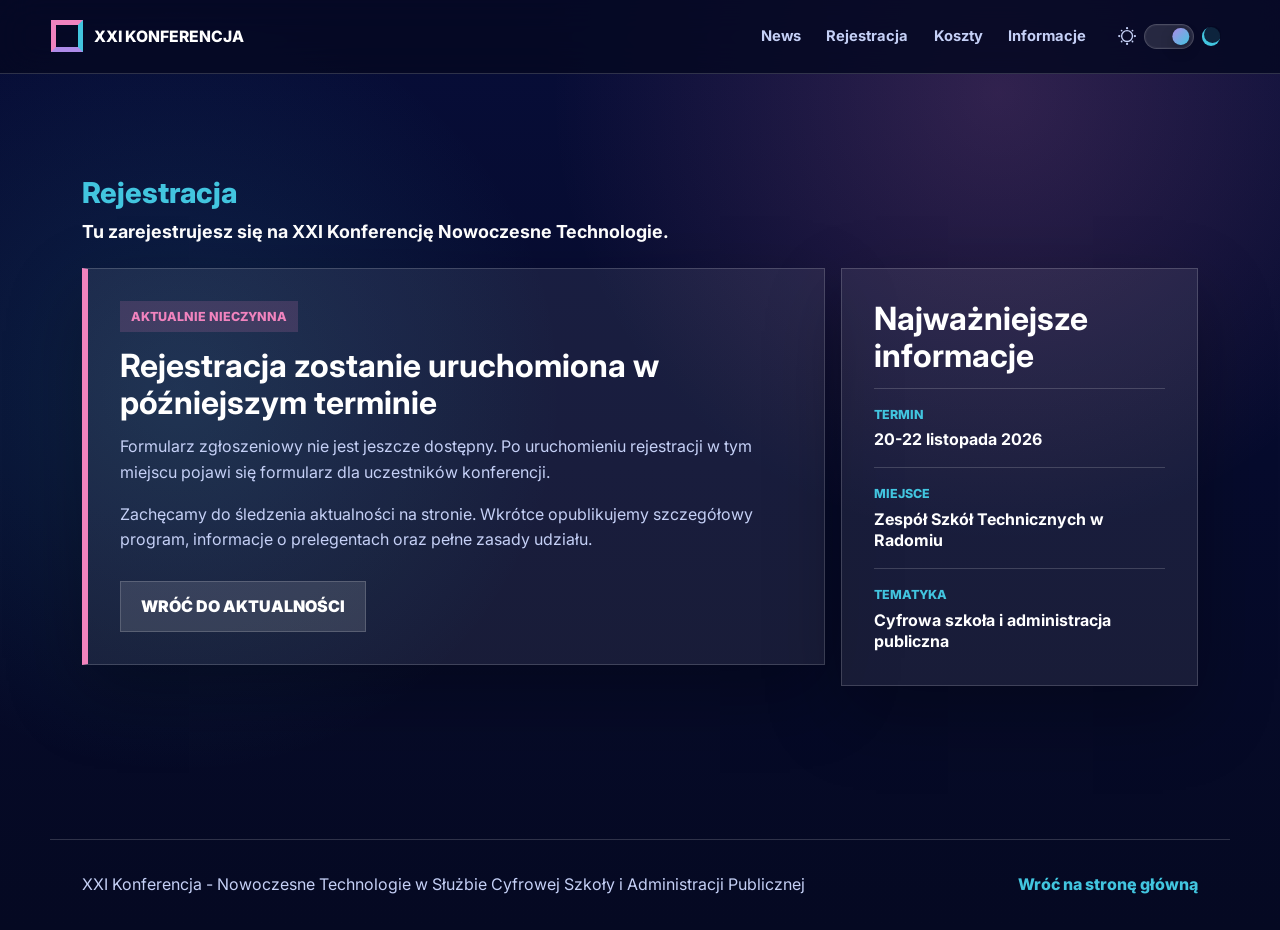
==== rejestracja.html @ ed53168c "first commit" ====
<!doctype html>
<html lang="pl">
  <head>
    <meta charset="utf-8" />
    <meta name="viewport" content="width=device-width, initial-scale=1" />
    <title>Rejestracja - XXI Konferencja</title>
    <meta
      name="description"
      content="Informacje o rejestracji na XXI Konferencję Nowoczesne Technologie."
    />
    <link rel="icon" href="assets/favicon.svg" type="image/svg+xml" />
    <link rel="preconnect" href="https://fonts.googleapis.com" />
    <link rel="preconnect" href="https://fonts.gstatic.com" crossorigin />
    <link
      href="https://fonts.googleapis.com/css2?family=Inter:wght@400;500;600;700;800&display=swap"
      rel="stylesheet"
    />
    <script>
      (function () {
        try {
          document.documentElement.dataset.theme =
            window.localStorage.getItem("theme") || "dark";
        } catch (error) {
          document.documentElement.dataset.theme = "dark";
        }
      })();
    </script>
    <link rel="stylesheet" href="styles.css?v=4" />
  </head>
  <body>
    <header class="site-header">
      <a
        class="brand"
        href="index.html#top"
        aria-label="Strona główna konferencji"
      >
        <span class="brand-mark"></span>
        <span>XXI Konferencja</span>
      </a>
      <button
        class="menu-toggle"
        type="button"
        aria-label="Otwórz menu"
        aria-expanded="false"
        aria-controls="main-nav"
      >
        <span></span>
        <span></span>
        <span></span>
      </button>
      <div class="header-actions">
        <nav id="main-nav" class="nav" aria-label="Nawigacja główna">
          <a href="index.html#news">News</a>
          <a href="index.html#rejestracja">Rejestracja</a>
          <a href="index.html#koszty">Koszty</a>
          <a href="index.html#faq">Informacje</a>
        </nav>
        <button
          class="theme-toggle"
          type="button"
          aria-label="Przełącz tryb jasny i ciemny"
          aria-pressed="false"
        >
          <span class="theme-icon theme-icon-sun" aria-hidden="true"></span>
          <span class="theme-switch-track" aria-hidden="true">
            <span class="theme-switch-thumb"></span>
          </span>
          <span class="theme-icon theme-icon-moon" aria-hidden="true"></span>
          <span class="theme-toggle-text sr-only">Tryb jasny</span>
        </button>
      </div>
    </header>

    <main id="top" class="subpage-main">
      <section class="section registration-page">
        <div class="section-heading">
          <h1 class="eyebrow">Rejestracja</h1>
          <p class="section-title">
            Tu zarejestrujesz się na XXI Konferencję Nowoczesne Technologie.
          </p>
        </div>

        <div class="registration-layout">
          <section class="content-panel registration-notice">
            <span class="status-pill">Aktualnie nieczynna</span>
            <h2>Rejestracja zostanie uruchomiona w późniejszym terminie</h2>
            <p>
              Formularz zgłoszeniowy nie jest jeszcze dostępny. Po uruchomieniu
              rejestracji w tym miejscu pojawi się formularz dla uczestników
              konferencji.
            </p>
            <p>
              Zachęcamy do śledzenia aktualności na stronie. Wkrótce opublikujemy
              szczegółowy program, informacje o prelegentach oraz pełne zasady
              udziału.
            </p>
            <a class="button button-secondary" href="index.html#news"
              >Wróć do aktualności</a
            >
          </section>

          <aside class="content-panel registration-aside">
            <h2>Najważniejsze informacje</h2>
            <dl class="info-list">
              <div>
                <dt>Termin</dt>
                <dd>20-22 listopada 2026</dd>
              </div>
              <div>
                <dt>Miejsce</dt>
                <dd>Zespół Szkół Technicznych w Radomiu</dd>
              </div>
              <div>
                <dt>Tematyka</dt>
                <dd>Cyfrowa szkoła i administracja publiczna</dd>
              </div>
            </dl>
          </aside>
        </div>
      </section>
    </main>

    <footer class="site-footer">
      <p>
        XXI Konferencja - Nowoczesne Technologie w Służbie Cyfrowej Szkoły i
        Administracji Publicznej
      </p>
      <a href="index.html#top">Wróć na stronę główną</a>
    </footer>
    <script>
      const themeToggle = document.querySelector(".theme-toggle");
      const themeToggleText = document.querySelector(".theme-toggle-text");
      const menuToggle = document.querySelector(".menu-toggle");
      const headerActions = document.querySelector(".header-actions");

      function saveTheme(theme) {
        try {
          window.localStorage.setItem("theme", theme);
        } catch (error) {
          return;
        }
      }

      function setTheme(theme) {
        document.documentElement.dataset.theme = theme;
        saveTheme(theme);
        const isLight = theme === "light";
        themeToggle.setAttribute("aria-pressed", String(isLight));
        themeToggleText.textContent = isLight ? "Tryb ciemny" : "Tryb jasny";
      }

      setTheme(document.documentElement.dataset.theme || "dark");

      themeToggle.addEventListener("click", () => {
        const nextTheme =
          document.documentElement.dataset.theme === "light" ? "dark" : "light";
        setTheme(nextTheme);
      });

      menuToggle.addEventListener("click", () => {
        const isOpen = headerActions.classList.toggle("is-open");
        menuToggle.setAttribute("aria-expanded", String(isOpen));
        menuToggle.setAttribute(
          "aria-label",
          isOpen ? "Zamknij menu" : "Otwórz menu"
        );
      });

      document.querySelectorAll(".nav a").forEach((link) => {
        link.addEventListener("click", () => {
          headerActions.classList.remove("is-open");
          menuToggle.setAttribute("aria-expanded", "false");
          menuToggle.setAttribute("aria-label", "Otwórz menu");
        });
      });
    </script>
  </body>
</html>
---- styles.css ----
:root {
  color-scheme: dark;
  --page: #070d38;
  --page-deep: #050922;
  --panel: rgba(255, 255, 255, 0.075);
  --panel-strong: rgba(255, 255, 255, 0.12);
  --header-bg: rgba(5, 9, 34, 0.86);
  --summary-bg: rgba(10, 18, 68, 0.9);
  --topic-bg: rgba(255, 255, 255, 0.045);
  --hero-bg: #080d3b;
  --text: #ffffff;
  --muted: #c5d0f6;
  --cyan: #42c5df;
  --pink: #f183be;
  --violet: #ae8be9;
  --line: rgba(255, 255, 255, 0.17);
  --shadow: 0 28px 70px rgba(0, 0, 0, 0.28);
}

html[data-theme="light"] {
  color-scheme: light;
  --page: #f8fbff;
  --page-deep: #eef4fb;
  --panel: rgba(255, 255, 255, 0.82);
  --panel-strong: rgba(7, 13, 56, 0.08);
  --header-bg: rgba(248, 251, 255, 0.88);
  --summary-bg: rgba(255, 255, 255, 0.94);
  --topic-bg: rgba(7, 13, 56, 0.04);
  --hero-bg: #080d3b;
  --text: #111936;
  --muted: #52617d;
  --cyan: #087f9c;
  --pink: #c83d88;
  --violet: #7353c7;
  --line: rgba(17, 25, 54, 0.14);
  --shadow: 0 22px 55px rgba(33, 45, 76, 0.13);
}

* {
  box-sizing: border-box;
}

.sr-only {
  position: absolute;
  width: 1px;
  height: 1px;
  padding: 0;
  margin: -1px;
  overflow: hidden;
  clip: rect(0, 0, 0, 0);
  white-space: nowrap;
  border: 0;
}

html {
  scroll-behavior: smooth;
}

body {
  margin: 0;
  min-width: 320px;
  background:
    radial-gradient(circle at 78% 10%, rgba(241, 131, 190, 0.18), transparent 28rem),
    radial-gradient(circle at 14% 42%, rgba(66, 197, 223, 0.13), transparent 24rem),
    linear-gradient(180deg, var(--page) 0%, var(--page-deep) 100%);
  color: var(--text);
  font-family: Inter, system-ui, -apple-system, BlinkMacSystemFont, "Segoe UI", sans-serif;
  line-height: 1.6;
}

a {
  color: inherit;
}

.site-header {
  position: sticky;
  top: 0;
  z-index: 5;
  display: flex;
  align-items: center;
  justify-content: space-between;
  flex-wrap: nowrap;
  gap: 1.5rem;
  padding: 1rem clamp(1rem, 4vw, 4rem);
  border-bottom: 1px solid var(--line);
  background: var(--header-bg);
  backdrop-filter: blur(18px);
}

.brand {
  display: inline-flex;
  align-items: center;
  flex: 0 0 auto;
  gap: 0.7rem;
  color: var(--text);
  font-size: 0.98rem;
  font-weight: 800;
  text-decoration: none;
  text-transform: uppercase;
}

.brand-mark {
  width: 2rem;
  height: 2rem;
  border: 0.32rem solid var(--pink);
  border-right-color: var(--cyan);
  border-bottom-color: var(--violet);
}

.menu-toggle {
  display: none;
  width: 2.75rem;
  height: 2.55rem;
  align-items: center;
  justify-content: center;
  flex-direction: column;
  gap: 0.32rem;
  border: 1px solid var(--line);
  background: var(--panel-strong);
  color: var(--text);
  cursor: pointer;
}

.menu-toggle span {
  display: block;
  width: 1.1rem;
  height: 0.13rem;
  background: currentColor;
  transition:
    transform 180ms ease,
    opacity 180ms ease;
}

.menu-toggle[aria-expanded="true"] span:nth-child(1) {
  transform: translateY(0.45rem) rotate(45deg);
}

.menu-toggle[aria-expanded="true"] span:nth-child(2) {
  opacity: 0;
}

.menu-toggle[aria-expanded="true"] span:nth-child(3) {
  transform: translateY(-0.45rem) rotate(-45deg);
}

.nav {
  display: flex;
  align-items: center;
  gap: clamp(0.8rem, 2vw, 1.6rem);
  color: var(--muted);
  font-size: 0.92rem;
  font-weight: 700;
}

.nav a {
  text-decoration: none;
}

.nav a:hover {
  color: var(--text);
}

.header-actions {
  display: flex;
  align-items: center;
  flex: 0 0 auto;
  gap: clamp(0.8rem, 2vw, 1.4rem);
}

.theme-toggle {
  display: inline-flex;
  align-items: center;
  gap: 0.5rem;
  min-height: 2.55rem;
  padding: 0.35rem 0.55rem;
  border: 0;
  background: transparent;
  color: var(--text);
  cursor: pointer;
}

.theme-toggle:hover {
  color: var(--cyan);
}

.theme-toggle:focus-visible {
  outline: 2px solid var(--cyan);
  outline-offset: 0.25rem;
}

.theme-icon {
  position: relative;
  flex: 0 0 auto;
  width: 1.15rem;
  height: 1.15rem;
  color: var(--muted);
}

.theme-icon-sun {
  border: 0.18rem solid currentColor;
  border-radius: 50%;
  transform: scale(0.68);
  box-shadow:
    0 -0.72rem 0 -0.46rem currentColor,
    0 0.72rem 0 -0.46rem currentColor,
    0.72rem 0 0 -0.46rem currentColor,
    -0.72rem 0 0 -0.46rem currentColor,
    0.5rem 0.5rem 0 -0.48rem currentColor,
    -0.5rem 0.5rem 0 -0.48rem currentColor,
    0.5rem -0.5rem 0 -0.48rem currentColor,
    -0.5rem -0.5rem 0 -0.48rem currentColor;
}

.theme-icon-moon {
  border-radius: 50%;
  background: currentColor;
}

.theme-icon-moon::after {
  content: "";
  position: absolute;
  top: -0.08rem;
  right: -0.08rem;
  width: 1.05rem;
  height: 1.05rem;
  border-radius: 50%;
  background: var(--header-bg);
}

.theme-switch-track {
  position: relative;
  width: 3.1rem;
  height: 1.55rem;
  border: 1px solid var(--line);
  border-radius: 999px;
  background: var(--panel-strong);
  box-shadow: inset 0 0 0 1px rgba(255, 255, 255, 0.04);
}

.theme-switch-thumb {
  position: absolute;
  top: 0.18rem;
  left: 0.18rem;
  width: 1.05rem;
  height: 1.05rem;
  border-radius: 50%;
  background: linear-gradient(135deg, var(--violet), var(--cyan));
  box-shadow: 0 0.35rem 0.8rem rgba(0, 0, 0, 0.24);
  transform: translateX(1.52rem);
  transition: transform 180ms ease;
}

html[data-theme="light"] .theme-switch-thumb {
  transform: translateX(0);
  background: linear-gradient(135deg, #f7b84b, var(--pink));
}

html[data-theme="light"] .theme-icon-sun {
  color: #d18a00;
}

html[data-theme="dark"] .theme-icon-moon {
  color: var(--cyan);
}

.hero {
  width: 100%;
  background: var(--hero-bg);
}

.hero picture {
  display: block;
}

.hero-image {
  display: block;
  width: 100%;
  height: auto;
}

.summary {
  display: grid;
  grid-template-columns: repeat(3, minmax(0, 1fr));
  gap: 1px;
  max-width: 1180px;
  margin: -2.3rem auto 0;
  padding: 0 clamp(1rem, 4vw, 2rem);
  position: relative;
  z-index: 2;
}

.summary-item {
  min-height: 8rem;
  padding: 1.35rem;
  border: 1px solid var(--line);
  background: var(--summary-bg);
  box-shadow: var(--shadow);
}

.summary-item span,
.eyebrow,
.price-card span {
  display: block;
  color: var(--cyan);
  font-size: 0.78rem;
  font-weight: 800;
  letter-spacing: 0;
  text-transform: uppercase;
}

.eyebrow {
  font-size: clamp(1.55rem, 2.25vw, 2.35rem);
  line-height: 1.16;
  text-transform: none;
}

.summary-item strong {
  display: block;
  margin-top: 0.5rem;
  font-size: clamp(1rem, 1.4vw, 1.2rem);
  line-height: 1.35;
}

.section {
  max-width: 1180px;
  margin: 0 auto;
  padding: clamp(3.6rem, 7vw, 6rem) clamp(1rem, 4vw, 2rem) 0;
}

.intro {
  display: grid;
  grid-template-columns: minmax(0, 0.9fr) minmax(18rem, 1fr);
  gap: clamp(1.5rem, 5vw, 4rem);
  align-items: end;
}

h1,
h2,
h3,
p {
  margin-top: 0;
}

h1 {
  margin-bottom: 0;
  font-size: clamp(2.3rem, 5vw, 4.9rem);
  line-height: 1.02;
}

h2 {
  margin-bottom: 0;
}

.section-title {
  margin-bottom: 0;
  color: var(--text);
  font-size: clamp(1.05rem, 1.4vw, 1.25rem);
  font-weight: 700;
  line-height: 1.35;
}

h3 {
  margin-bottom: 0.65rem;
  font-size: 1.08rem;
  line-height: 1.25;
}

h4,
h5 {
  margin-top: 0;
  line-height: 1.3;
}

p {
  color: var(--muted);
}

.split-section {
  display: grid;
  grid-template-columns: minmax(14rem, 0.72fr) minmax(0, 1.28fr);
  gap: clamp(1.4rem, 5vw, 4rem);
  align-items: start;
}

.section-heading {
  display: grid;
  gap: 0.65rem;
}

.news-post {
  margin-top: 1.5rem;
  padding: clamp(1.25rem, 3vw, 2.25rem);
  border: 1px solid var(--line);
  background: var(--panel);
  box-shadow: var(--shadow);
}

.news-post-header {
  max-width: 760px;
  margin-bottom: 1.5rem;
  padding-bottom: 1.5rem;
  border-bottom: 1px solid var(--line);
}

.news-label {
  display: inline-flex;
  margin-bottom: 0.85rem;
  padding: 0.28rem 0.65rem;
  background: rgba(241, 131, 190, 0.16);
  color: var(--pink);
  font-size: 0.76rem;
  font-weight: 800;
  text-transform: uppercase;
}

.news-post h3 {
  margin-bottom: 0.55rem;
  font-size: clamp(1.55rem, 3vw, 2.7rem);
  line-height: 1.08;
}

.news-post h4 {
  margin-bottom: 0.85rem;
  padding-top: 0.55rem;
  color: var(--text);
  font-size: clamp(1.25rem, 2vw, 1.7rem);
}

.news-post h5 {
  margin-bottom: 0.45rem;
  color: var(--cyan);
  font-size: 1rem;
}

.news-topics {
  display: grid;
  grid-template-columns: repeat(2, minmax(0, 1fr));
  gap: 1rem;
  margin: 1rem 0 1.5rem;
}

.news-topics section {
  padding: 1rem;
  border: 1px solid var(--line);
  background: var(--topic-bg);
}

.news-topics p,
.news-post p:last-child {
  margin-bottom: 0;
}

.read-more {
  margin-top: 1.1rem;
  padding: 0;
  border: 0;
  background: transparent;
  box-shadow: none;
}

.read-more summary {
  display: inline-flex;
  align-items: center;
  min-height: 2.8rem;
  padding: 0.65rem 1.05rem;
  background: var(--panel-strong);
  color: var(--text);
  font-size: 0.92rem;
  font-weight: 800;
  text-transform: uppercase;
  list-style: none;
}

.read-more summary::-webkit-details-marker {
  display: none;
}

.read-more summary::after {
  content: "+";
  margin-left: 0.7rem;
  color: var(--cyan);
  font-size: 1.2rem;
  line-height: 1;
}

.read-more[open] summary {
  margin-bottom: 1.2rem;
}

.read-more[open] summary::after {
  content: "-";
}

.read-more-close,
.read-more[open] .read-more-open {
  display: none;
}

.read-more[open] .read-more-close {
  display: inline;
}

.read-more-content {
  padding-top: 0.2rem;
}

.news-closing {
  margin-top: 1.4rem;
  padding-top: 1.2rem;
  border-top: 1px solid var(--line);
  color: var(--text);
  font-weight: 700;
}

.content-panel,
.price-card,
details {
  border: 1px solid var(--line);
  background: var(--panel);
  box-shadow: var(--shadow);
}

.content-panel {
  padding: clamp(1.3rem, 3vw, 2rem);
}

.content-panel p:last-child {
  margin-bottom: 0;
}

.button {
  display: inline-flex;
  align-items: center;
  justify-content: center;
  min-height: 3rem;
  margin-top: 0.75rem;
  padding: 0.75rem 1.25rem;
  background: linear-gradient(135deg, var(--pink), var(--violet) 48%, var(--cyan));
  color: #040824;
  font-weight: 900;
  text-decoration: none;
  text-transform: uppercase;
}

.pricing-grid {
  display: grid;
  grid-template-columns: repeat(4, minmax(0, 1fr));
  gap: 1rem;
  margin-top: 1.5rem;
}

.price-card {
  display: flex;
  min-height: 12rem;
  flex-direction: column;
  justify-content: space-between;
  padding: 1.25rem;
}

.price-card h3 {
  margin-top: 0.8rem;
  color: var(--text);
}

.price-card strong {
  color: var(--pink);
  font-size: 2.05rem;
  line-height: 1;
}

.account-number {
  display: block;
  margin: 0.8rem 0 1rem;
  color: var(--text);
  font-size: clamp(1.35rem, 3vw, 2.2rem);
  line-height: 1.2;
  overflow-wrap: anywhere;
}

.subpage-main {
  min-height: calc(100vh - 14rem);
}

.registration-page {
  padding-top: clamp(4rem, 8vw, 7rem);
}

.registration-layout {
  display: grid;
  grid-template-columns: minmax(0, 1.35fr) minmax(18rem, 0.65fr);
  gap: 1rem;
  margin-top: 1.5rem;
  align-items: start;
}

.registration-notice {
  border-left: 0.42rem solid var(--pink);
}

.registration-notice h2,
.registration-aside h2 {
  margin-bottom: 0.8rem;
  color: var(--text);
  font-size: clamp(1.35rem, 2.5vw, 2.2rem);
  line-height: 1.15;
}

.status-pill {
  display: inline-flex;
  margin-bottom: 1rem;
  padding: 0.34rem 0.7rem;
  background: rgba(241, 131, 190, 0.16);
  color: var(--pink);
  font-size: 0.78rem;
  font-weight: 800;
  text-transform: uppercase;
}

.button-secondary {
  background: var(--panel-strong);
  color: var(--text);
  border: 1px solid var(--line);
}

.info-list {
  display: grid;
  gap: 1rem;
  margin: 0;
}

.info-list div {
  padding-top: 1rem;
  border-top: 1px solid var(--line);
}

.info-list dt {
  color: var(--cyan);
  font-size: 0.78rem;
  font-weight: 800;
  text-transform: uppercase;
}

.info-list dd {
  margin: 0.3rem 0 0;
  color: var(--text);
  font-weight: 700;
  line-height: 1.35;
}

.faq-list {
  display: grid;
  gap: 0.8rem;
  margin-top: 1.5rem;
}

details {
  padding: 1.1rem 1.25rem;
}

summary {
  cursor: pointer;
  color: var(--text);
  font-weight: 800;
}

details p {
  margin: 0.8rem 0 0;
}

.site-footer {
  display: flex;
  align-items: center;
  justify-content: space-between;
  gap: 1rem;
  max-width: 1180px;
  margin: clamp(3.5rem, 7vw, 6rem) auto 0;
  padding: 2rem clamp(1rem, 4vw, 2rem);
  border-top: 1px solid var(--line);
}

.site-footer p {
  margin: 0;
}

.site-footer a {
  color: var(--cyan);
  font-weight: 800;
  text-decoration: none;
}

@media (max-width: 1180px) {
  .site-header {
    position: static;
    align-items: center;
    flex-direction: row;
    flex-wrap: wrap;
  }

  .menu-toggle {
    display: inline-flex;
    margin-left: auto;
  }

  .header-actions {
    display: none;
    width: 100%;
    align-items: flex-start;
    flex-direction: column;
    gap: 0.9rem;
    padding-top: 0.4rem;
  }

  .header-actions.is-open {
    display: flex;
  }

  .nav {
    display: grid;
    width: 100%;
    gap: 0;
    overflow-x: visible;
    padding-bottom: 0;
    border: 1px solid var(--line);
    background: var(--panel);
  }

  .nav a {
    padding: 0.85rem 1rem;
    border-bottom: 1px solid var(--line);
  }

  .nav a:last-child {
    border-bottom: 0;
  }

  .summary,
  .intro,
  .split-section,
  .pricing-grid,
  .registration-layout,
  .news-topics {
    grid-template-columns: 1fr;
  }

  .summary {
    margin-top: 0;
    padding: 0;
  }

  .summary-item {
    min-height: 0;
    box-shadow: none;
  }
}

@media (max-width: 560px) {
  .brand {
    font-size: 0.86rem;
  }

  .site-footer {
    align-items: flex-start;
    flex-direction: column;
  }
}
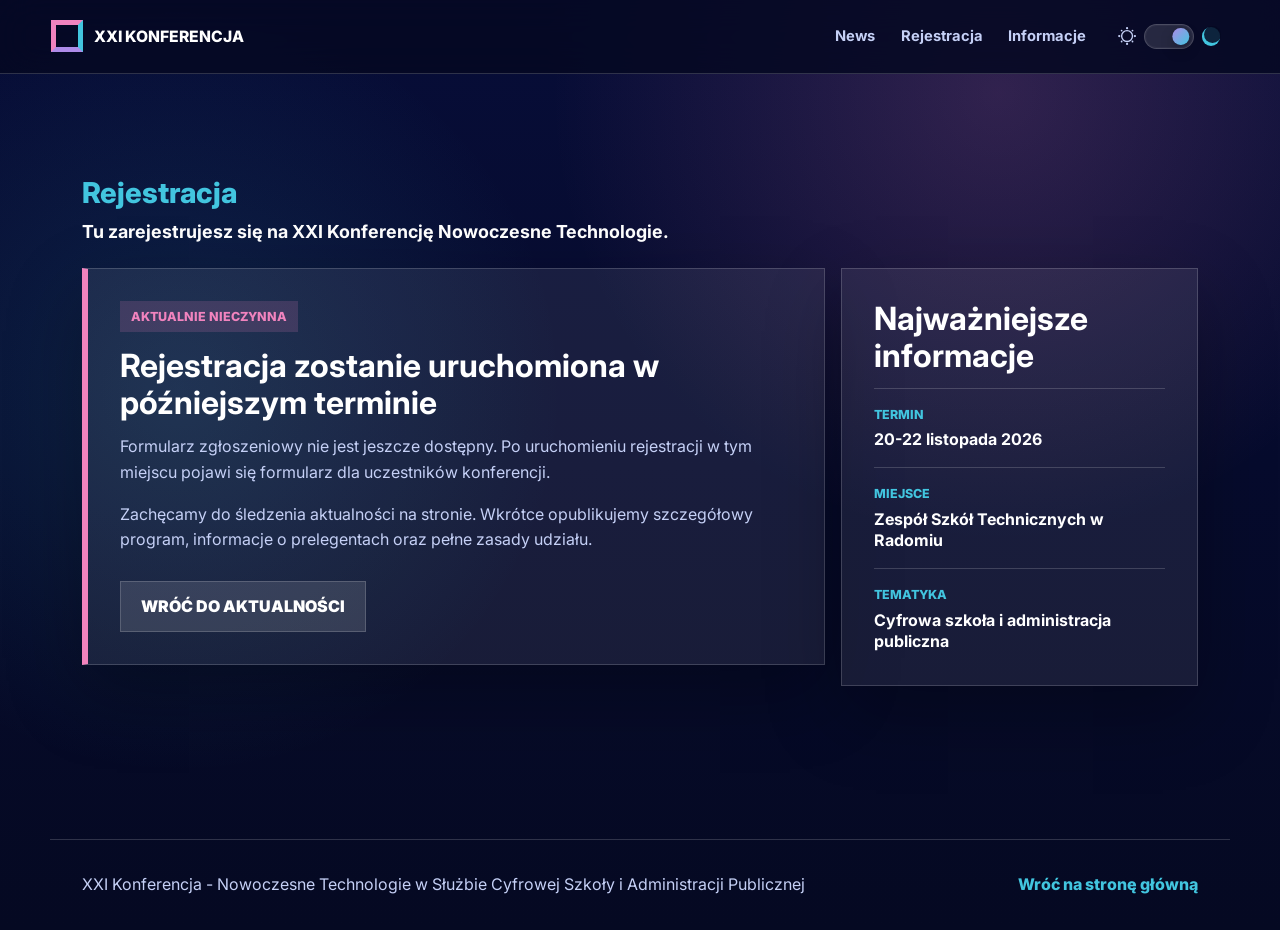
==== commit dc0574b7: "move koszty to informacje" ====
--- a/rejestracja.html
+++ b/rejestracja.html
@@ -25,7 +25,7 @@
         }
       })();
     </script>
-    <link rel="stylesheet" href="styles.css?v=4" />
+    <link rel="stylesheet" href="styles.css?v=5" />
   </head>
   <body>
     <header class="site-header">
@@ -52,7 +52,6 @@
         <nav id="main-nav" class="nav" aria-label="Nawigacja główna">
           <a href="index.html#news">News</a>
           <a href="index.html#rejestracja">Rejestracja</a>
-          <a href="index.html#koszty">Koszty</a>
           <a href="index.html#faq">Informacje</a>
         </nav>
         <button
--- a/styles.css
+++ b/styles.css
@@ -549,6 +549,10 @@
   margin-top: 1.5rem;
 }
 
+.pricing-grid-in-details {
+  margin-top: 1rem;
+}
+
 .price-card {
   display: flex;
   min-height: 12rem;
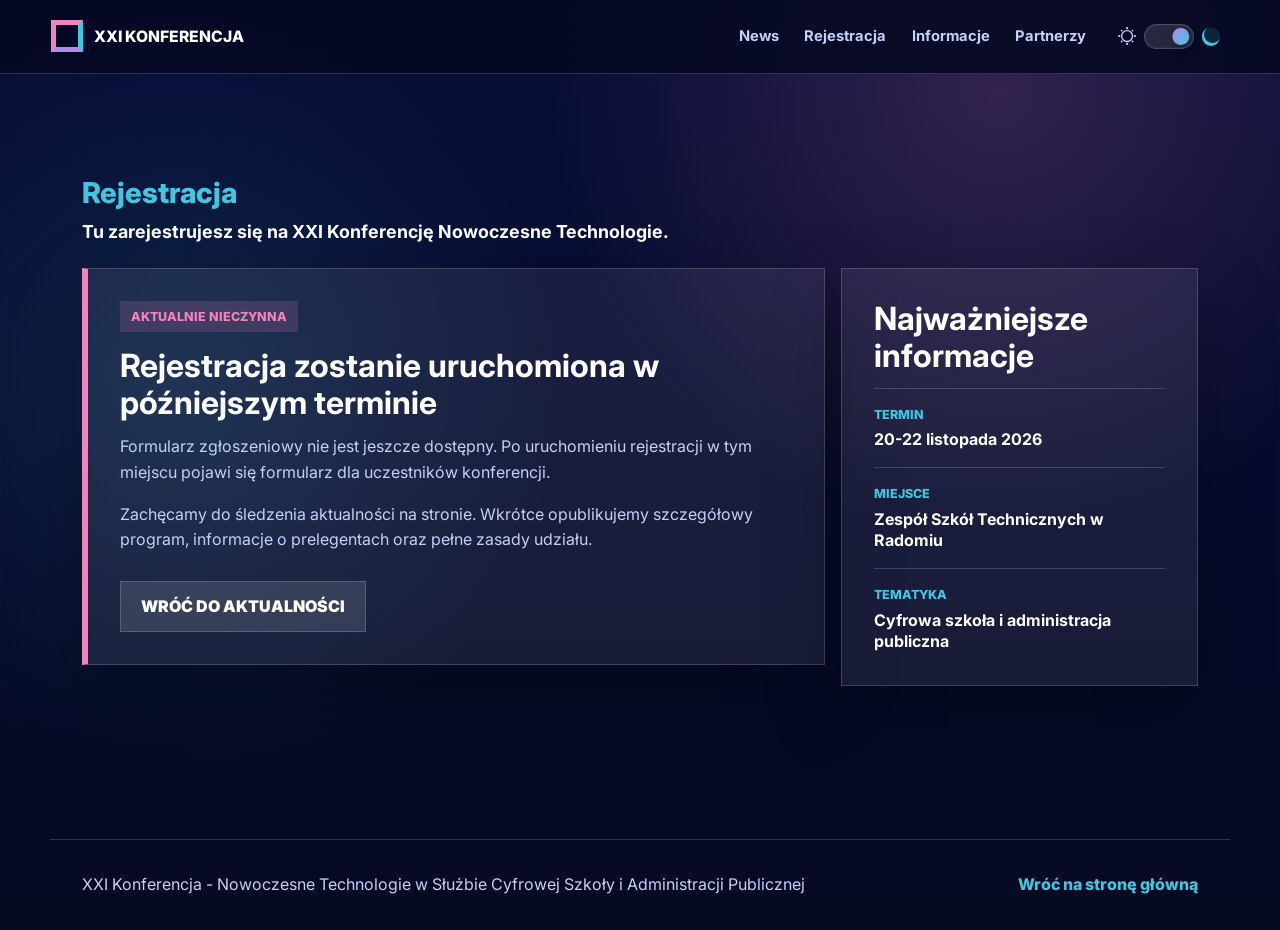
==== commit 61b993dc: "fix nav on rejestracja subpage" ====
--- a/rejestracja.html
+++ b/rejestracja.html
@@ -25,7 +25,7 @@
         }
       })();
     </script>
-    <link rel="stylesheet" href="styles.css?v=5" />
+    <link rel="stylesheet" href="styles.css?v=10" />
   </head>
   <body>
     <header class="site-header">
@@ -53,6 +53,7 @@
           <a href="index.html#news">News</a>
           <a href="index.html#rejestracja">Rejestracja</a>
           <a href="index.html#faq">Informacje</a>
+          <a href="index.html#partners">Partnerzy</a>
         </nav>
         <button
           class="theme-toggle"
@@ -89,9 +90,9 @@
               konferencji.
             </p>
             <p>
-              Zachęcamy do śledzenia aktualności na stronie. Wkrótce opublikujemy
-              szczegółowy program, informacje o prelegentach oraz pełne zasady
-              udziału.
+              Zachęcamy do śledzenia aktualności na stronie. Wkrótce
+              opublikujemy szczegółowy program, informacje o prelegentach oraz
+              pełne zasady udziału.
             </p>
             <a class="button button-secondary" href="index.html#news"
               >Wróć do aktualności</a
@@ -161,7 +162,7 @@
         menuToggle.setAttribute("aria-expanded", String(isOpen));
         menuToggle.setAttribute(
           "aria-label",
-          isOpen ? "Zamknij menu" : "Otwórz menu"
+          isOpen ? "Zamknij menu" : "Otwórz menu",
         );
       });
 
--- a/styles.css
+++ b/styles.css
@@ -289,12 +289,21 @@
   z-index: 2;
 }
 
+html[data-theme="light"] .summary {
+  margin-top: -2.3rem;
+  padding-top: 0;
+}
+
 .summary-item {
   min-height: 8rem;
   padding: 1.35rem;
   border: 1px solid var(--line);
   background: var(--summary-bg);
   box-shadow: var(--shadow);
+}
+
+html[data-theme="light"] .summary-item {
+  background: #ffffff;
 }
 
 .summary-item span,
@@ -657,6 +666,45 @@
   margin-top: 1.5rem;
 }
 
+.partners-grid {
+  display: grid;
+  grid-template-columns: repeat(5, minmax(0, 1fr));
+  gap: 1rem;
+  margin-top: 1.5rem;
+}
+
+.partners-group {
+  margin-top: 1.8rem;
+}
+
+.partners-group + .partners-group {
+  margin-top: 2.4rem;
+}
+
+.partner-logo-card {
+  display: flex;
+  min-height: 8rem;
+  align-items: center;
+  justify-content: center;
+  padding: 1.25rem;
+  border: 1px solid rgba(17, 25, 54, 0.12);
+  background: #ffffff;
+  box-shadow: 0 18px 42px rgba(0, 0, 0, 0.14);
+  text-decoration: none;
+}
+
+.partner-logo-card img {
+  display: block;
+  max-width: 100%;
+  max-height: 4.2rem;
+  object-fit: contain;
+}
+
+a.partner-logo-card:hover {
+  border-color: var(--cyan);
+  transform: translateY(-0.08rem);
+}
+
 details {
   padding: 1.1rem 1.25rem;
 }
@@ -737,13 +785,19 @@
     border-bottom: 0;
   }
 
+
   .summary,
   .intro,
   .split-section,
   .pricing-grid,
   .registration-layout,
+  .partners-grid,
   .news-topics {
     grid-template-columns: 1fr;
+  }
+
+  .partners-grid {
+    grid-template-columns: repeat(2, minmax(0, 1fr));
   }
 
   .summary {
@@ -762,6 +816,10 @@
     font-size: 0.86rem;
   }
 
+  .partners-grid {
+    grid-template-columns: 1fr;
+  }
+
   .site-footer {
     align-items: flex-start;
     flex-direction: column;
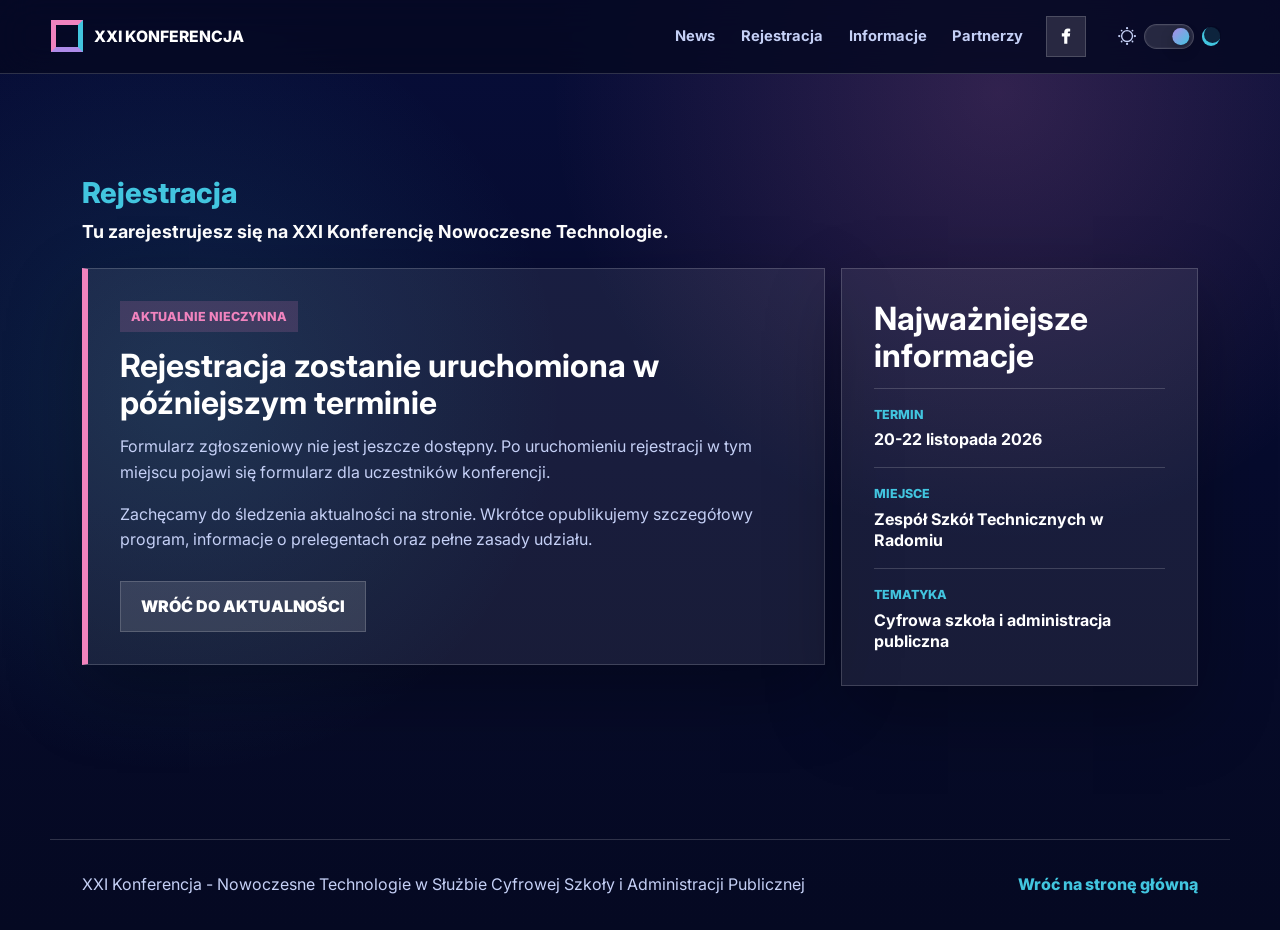
==== commit 75fc4360: "add facebook link" ====
--- a/rejestracja.html
+++ b/rejestracja.html
@@ -25,7 +25,7 @@
         }
       })();
     </script>
-    <link rel="stylesheet" href="styles.css?v=10" />
+    <link rel="stylesheet" href="styles.css?v=12" />
   </head>
   <body>
     <header class="site-header">
@@ -55,6 +55,19 @@
           <a href="index.html#faq">Informacje</a>
           <a href="index.html#partners">Partnerzy</a>
         </nav>
+        <a
+          class="social-link"
+          href="https://www.facebook.com/konferencjaradom"
+          target="_blank"
+          rel="noreferrer"
+          aria-label="Facebook konferencji"
+        >
+          <svg viewBox="0 0 24 24" aria-hidden="true">
+            <path
+              d="M14.2 8.3V6.9c0-.7.5-.9.9-.9h2.1V2.4L14.3 2c-3.2 0-4.9 1.9-4.9 5.3v1H6.3v4h3.1V22h4.1v-9.7h3.2l.5-4h-3z"
+            />
+          </svg>
+        </a>
         <button
           class="theme-toggle"
           type="button"
--- a/styles.css
+++ b/styles.css
@@ -167,6 +167,34 @@
   gap: clamp(0.8rem, 2vw, 1.4rem);
 }
 
+.social-link {
+  display: inline-flex;
+  width: 2.55rem;
+  height: 2.55rem;
+  align-items: center;
+  justify-content: center;
+  border: 1px solid var(--line);
+  background: var(--panel-strong);
+  color: var(--text);
+  text-decoration: none;
+}
+
+.social-link:hover {
+  border-color: var(--cyan);
+  color: var(--cyan);
+}
+
+.social-link:focus-visible {
+  outline: 2px solid var(--cyan);
+  outline-offset: 0.25rem;
+}
+
+.social-link svg {
+  width: 1.15rem;
+  height: 1.15rem;
+  fill: currentColor;
+}
+
 .theme-toggle {
   display: inline-flex;
   align-items: center;
@@ -681,6 +709,10 @@
   margin-top: 2.4rem;
 }
 
+.partners-group + .section-heading {
+  margin-top: 3rem;
+}
+
 .partner-logo-card {
   display: flex;
   min-height: 8rem;
